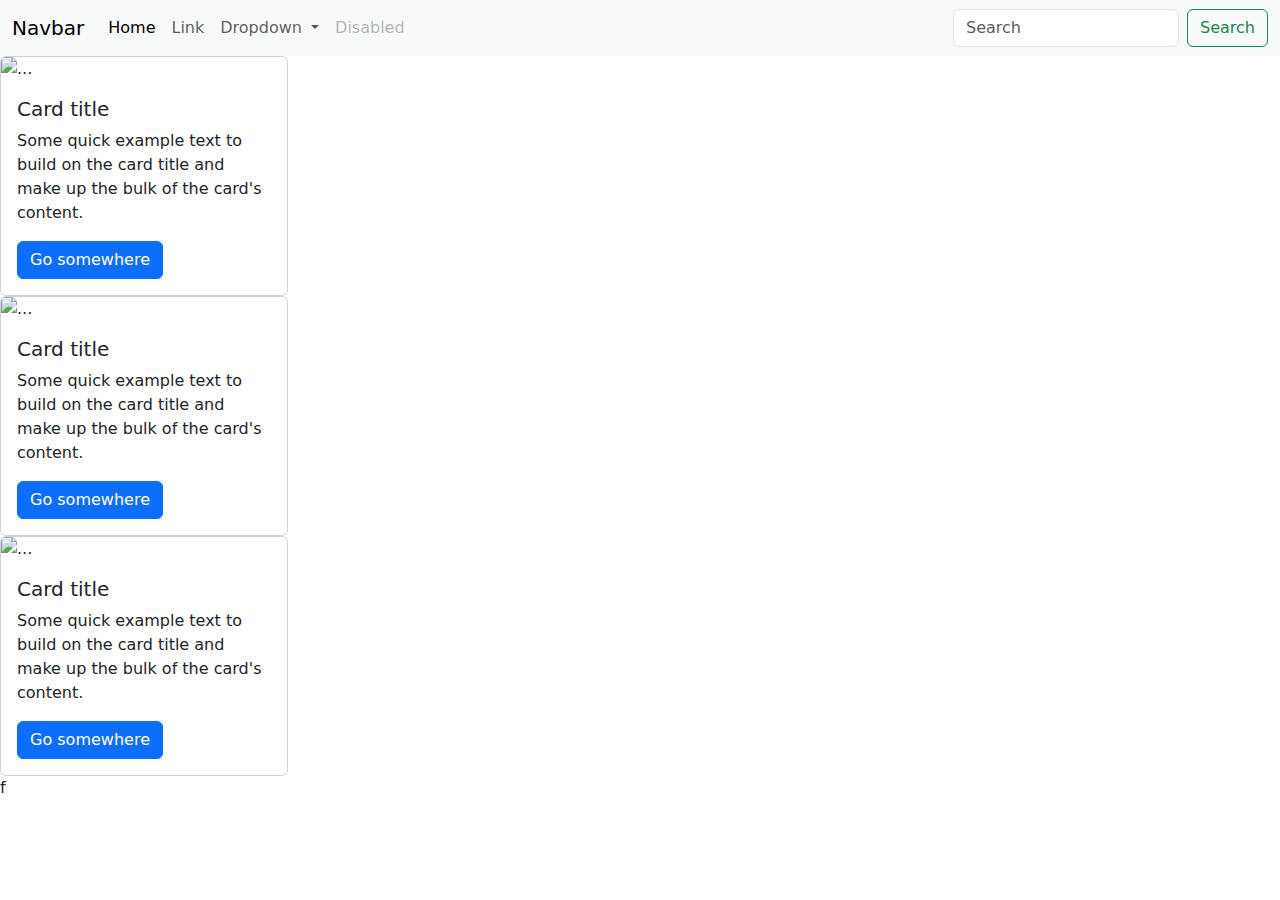
==== index.html @ 768168b5 "cambios en el index" ====
<!DOCTYPE html>
<html lang="es">
<head>
    <meta charset="UTF-8">
    <meta name="description" content="">
    <meta name="keywords" content="">
    <meta name="viewport" content="width=device-width, initial-scale=1.0">
    <title>E-commerce</title>
    <link rel="stylesheet" href="https://cdn.jsdelivr.net/npm/bootstrap@5.3.2/dist/css/bootstrap.min.css">
</head>
<body>
    <header>
    <nav class="navbar navbar-expand-lg bg-body-tertiary">
        <div class="container-fluid">
          <a class="navbar-brand" href="#">Navbar</a>
          <button class="navbar-toggler" type="button" data-bs-toggle="collapse" data-bs-target="#navbarSupportedContent" aria-controls="navbarSupportedContent" aria-expanded="false" aria-label="Toggle navigation">
            <span class="navbar-toggler-icon"></span>
          </button>
          <div class="collapse navbar-collapse" id="navbarSupportedContent">
            <ul class="navbar-nav me-auto mb-2 mb-lg-0">
              <li class="nav-item">
                <a class="nav-link active" aria-current="page" href="#">Home</a>
              </li>
              <li class="nav-item">
                <a class="nav-link" href="#">Link</a>
              </li>
              <li class="nav-item dropdown">
                <a class="nav-link dropdown-toggle" href="#" role="button" data-bs-toggle="dropdown" aria-expanded="false">
                  Dropdown
                </a>
                <ul class="dropdown-menu">
                  <li><a class="dropdown-item" href="#">Action</a></li>
                  <li><a class="dropdown-item" href="#">Another action</a></li>
                  <li><hr class="dropdown-divider"></li>
                  <li><a class="dropdown-item" href="#">Something else here</a></li>
                </ul>
              </li>
              <li class="nav-item">
                <a class="nav-link disabled" aria-disabled="true">Disabled</a>
              </li>
            </ul>
            <form class="d-flex" role="search">
              <input class="form-control me-2" type="search" placeholder="Search" aria-label="Search">
              <button class="btn btn-outline-success" type="submit">Search</button>
            </form>
          </div>
        </div>
      </nav>
    </header>
    <main>  
        <div class="card" style="width: 18rem;">
            <img src="..." class="card-img-top" alt="...">
            <div class="card-body">
            <h5 class="card-title">Card title</h5>
            <p class="card-text">Some quick example text to build on the card title and make up the bulk of the card's content.</p>
            <a href="#" class="btn btn-primary">Go somewhere</a>
            </div>
        </div>
        <div class="card" style="width: 18rem;">
            <img src="..." class="card-img-top" alt="...">
            <div class="card-body">
            <h5 class="card-title">Card title</h5>
            <p class="card-text">Some quick example text to build on the card title and make up the bulk of the card's content.</p>
            <a href="#" class="btn btn-primary">Go somewhere</a>
            </div>
        </div>
        <div class="card" style="width: 18rem;">
            <img src="..." class="card-img-top" alt="...">
            <div class="card-body">
            <h5 class="card-title">Card title</h5>
            <p class="card-text">Some quick example text to build on the card title and make up the bulk of the card's content.</p>
            <a href="#" class="btn btn-primary">Go somewhere</a>
            </div>
        </div>f

    </main>
    <footer>

    </footer>
</body>
<link rel="stylesheet" href="https://cdn.jsdelivr.net/npm/bootstrap@5.3.2/dist/js/bootstrap.bundle.min.js">
</html>
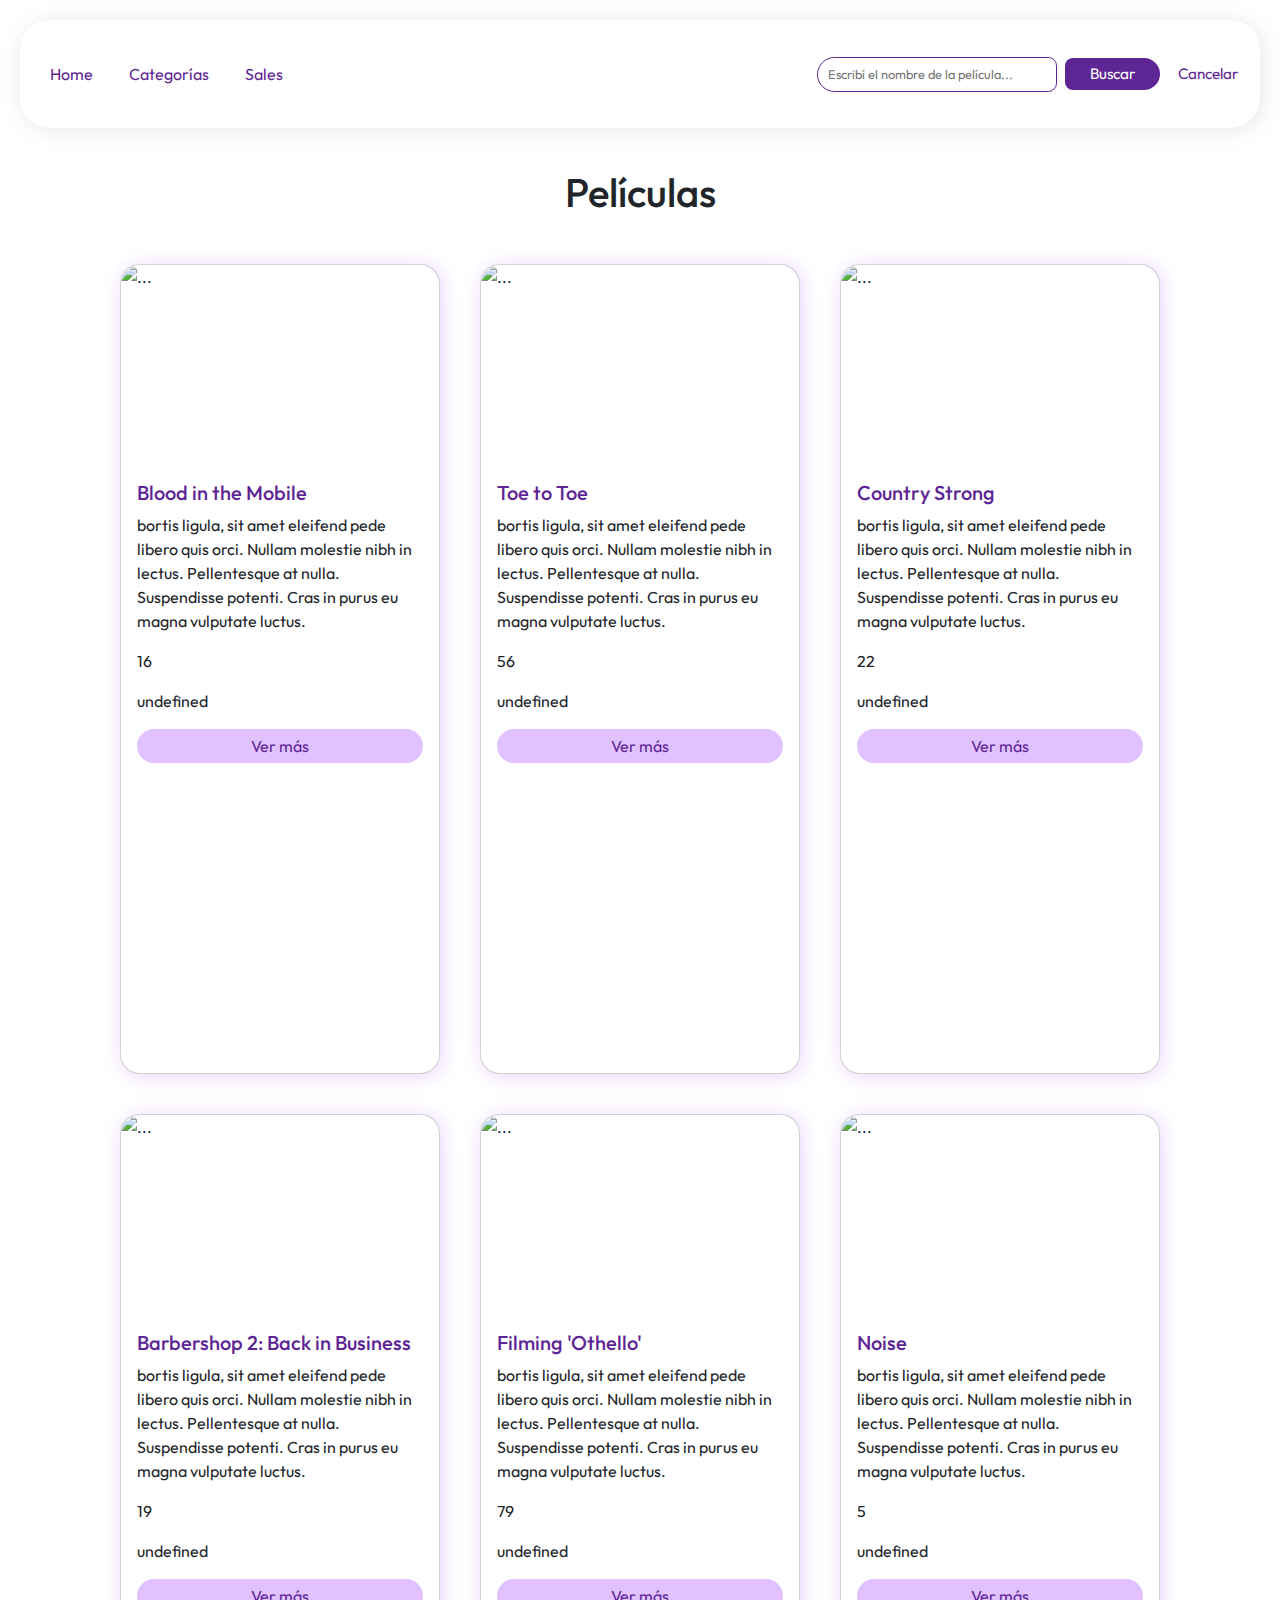
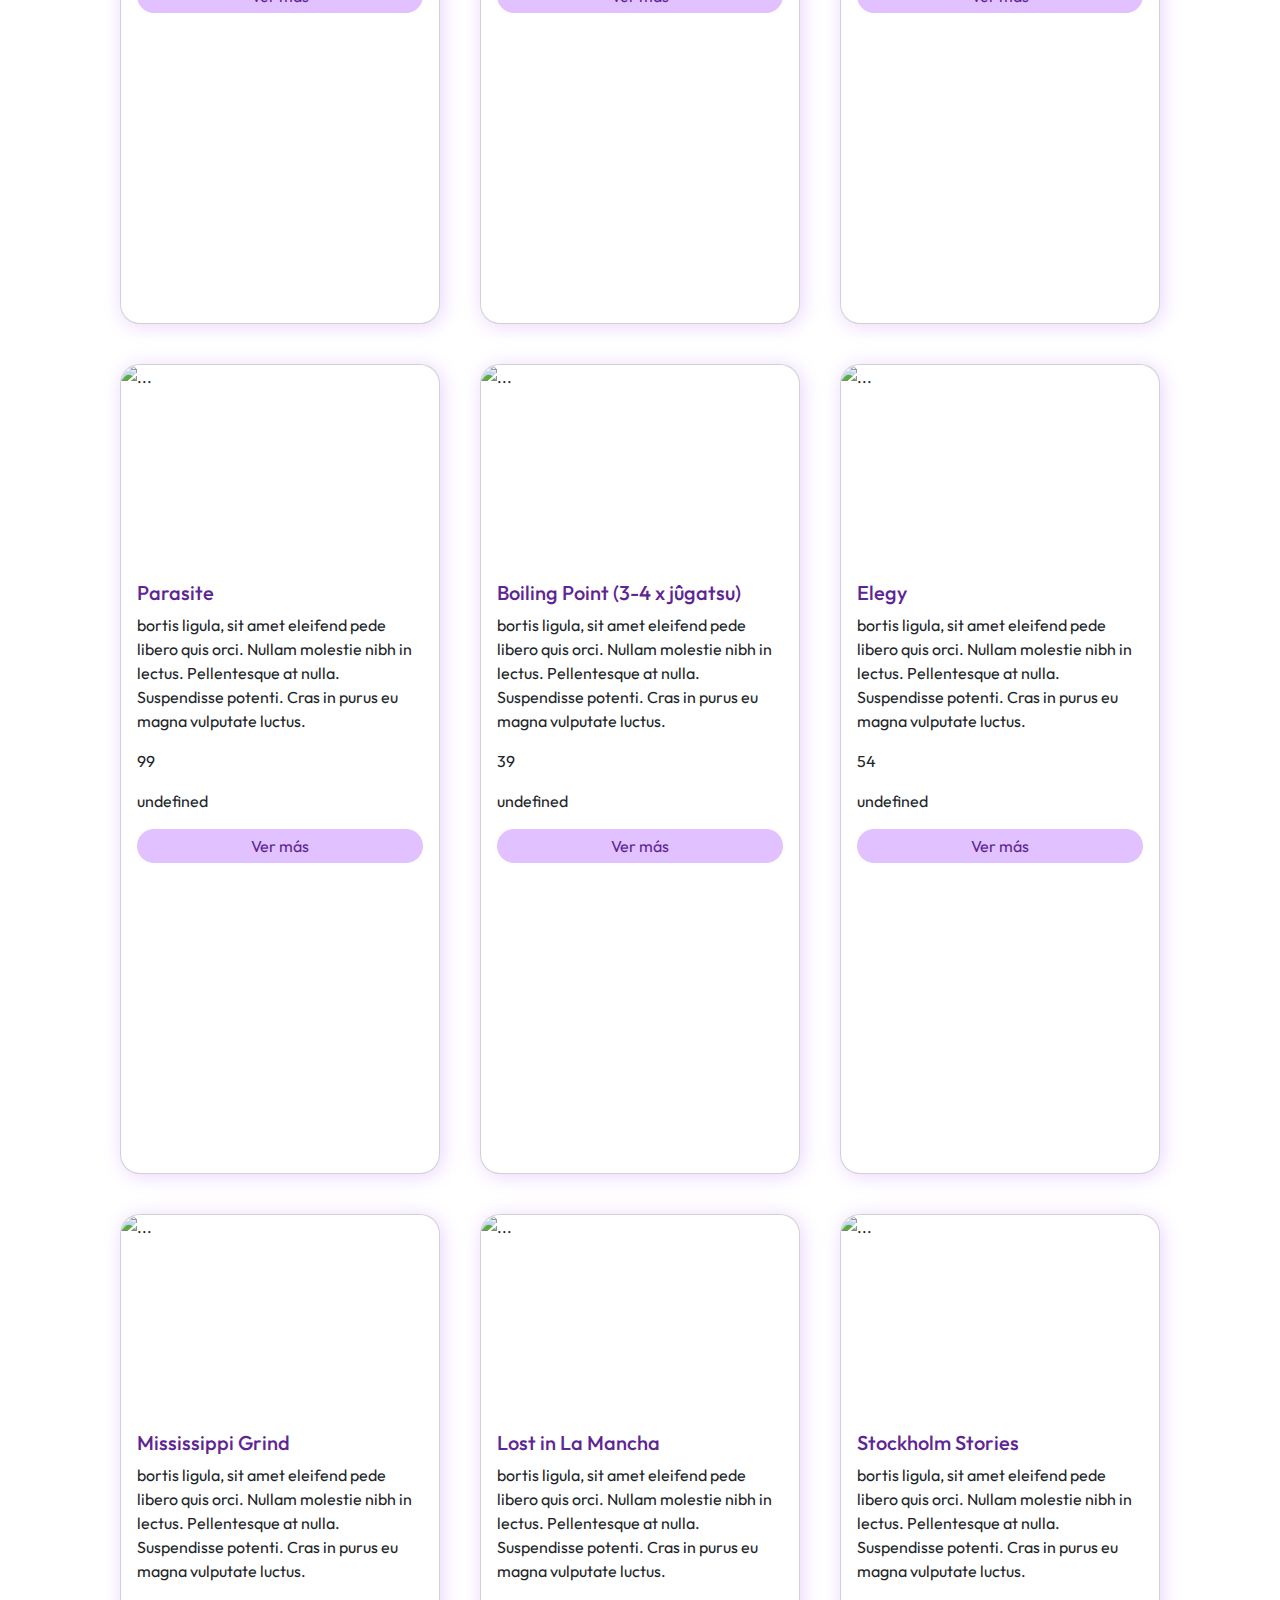
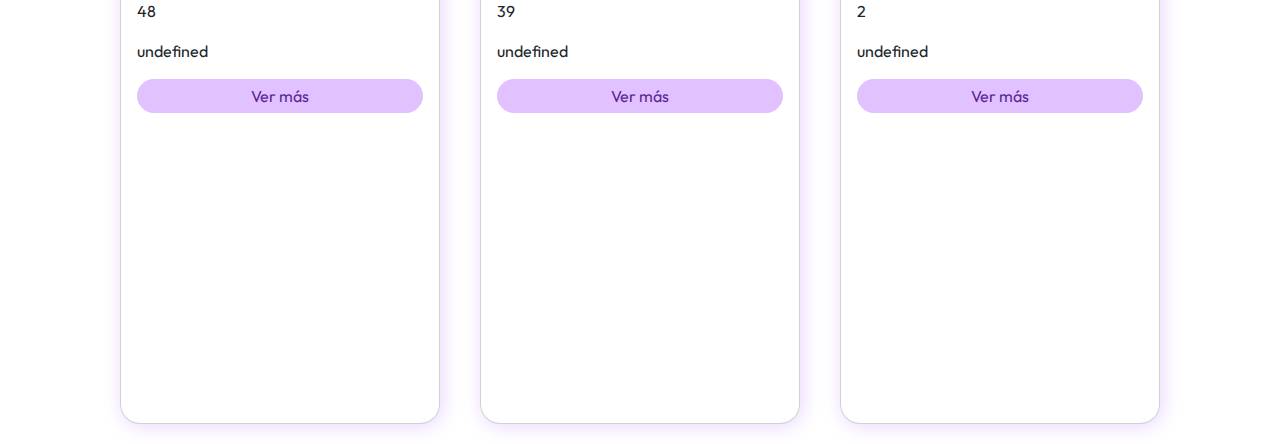
==== commit 3452ceef: "intentando hacer funcionar el search" ====
--- a/index.html
+++ b/index.html
@@ -7,76 +7,30 @@
     <meta name="viewport" content="width=device-width, initial-scale=1.0">
     <title>E-commerce</title>
     <link rel="stylesheet" href="https://cdn.jsdelivr.net/npm/bootstrap@5.3.2/dist/css/bootstrap.min.css">
+    <link rel="stylesheet" href="./estilos.css">
+    <link rel="preconnect" href="https://fonts.googleapis.com">
+    <link rel="preconnect" href="https://fonts.gstatic.com" crossorigin>
+    <link href="https://fonts.googleapis.com/css2?family=Outfit:wght@100..900&display=swap" rel="stylesheet">
+    <script src="./scripts/index.js" async></script>
 </head>
 <body>
     <header>
-    <nav class="navbar navbar-expand-lg bg-body-tertiary">
-        <div class="container-fluid">
-          <a class="navbar-brand" href="#">Navbar</a>
-          <button class="navbar-toggler" type="button" data-bs-toggle="collapse" data-bs-target="#navbarSupportedContent" aria-controls="navbarSupportedContent" aria-expanded="false" aria-label="Toggle navigation">
-            <span class="navbar-toggler-icon"></span>
-          </button>
-          <div class="collapse navbar-collapse" id="navbarSupportedContent">
-            <ul class="navbar-nav me-auto mb-2 mb-lg-0">
-              <li class="nav-item">
-                <a class="nav-link active" aria-current="page" href="#">Home</a>
-              </li>
-              <li class="nav-item">
-                <a class="nav-link" href="#">Link</a>
-              </li>
-              <li class="nav-item dropdown">
-                <a class="nav-link dropdown-toggle" href="#" role="button" data-bs-toggle="dropdown" aria-expanded="false">
-                  Dropdown
-                </a>
-                <ul class="dropdown-menu">
-                  <li><a class="dropdown-item" href="#">Action</a></li>
-                  <li><a class="dropdown-item" href="#">Another action</a></li>
-                  <li><hr class="dropdown-divider"></li>
-                  <li><a class="dropdown-item" href="#">Something else here</a></li>
-                </ul>
-              </li>
-              <li class="nav-item">
-                <a class="nav-link disabled" aria-disabled="true">Disabled</a>
-              </li>
-            </ul>
-            <form class="d-flex" role="search">
-              <input class="form-control me-2" type="search" placeholder="Search" aria-label="Search">
-              <button class="btn btn-outline-success" type="submit">Search</button>
-            </form>
-          </div>
-        </div>
-      </nav>
     </header>
-    <main>  
-        <div class="card" style="width: 18rem;">
-            <img src="..." class="card-img-top" alt="...">
-            <div class="card-body">
-            <h5 class="card-title">Card title</h5>
-            <p class="card-text">Some quick example text to build on the card title and make up the bulk of the card's content.</p>
-            <a href="#" class="btn btn-primary">Go somewhere</a>
-            </div>
-        </div>
-        <div class="card" style="width: 18rem;">
-            <img src="..." class="card-img-top" alt="...">
-            <div class="card-body">
-            <h5 class="card-title">Card title</h5>
-            <p class="card-text">Some quick example text to build on the card title and make up the bulk of the card's content.</p>
-            <a href="#" class="btn btn-primary">Go somewhere</a>
-            </div>
-        </div>
-        <div class="card" style="width: 18rem;">
-            <img src="..." class="card-img-top" alt="...">
-            <div class="card-body">
-            <h5 class="card-title">Card title</h5>
-            <p class="card-text">Some quick example text to build on the card title and make up the bulk of the card's content.</p>
-            <a href="#" class="btn btn-primary">Go somewhere</a>
-            </div>
-        </div>f
-
+    <main>
+        <div class="container"> 
+            <header>
+                <h1></h1>
+            </header>
+            <section class="container-products">
+            </section>
+        </div> 
     </main>
     <footer>
 
     </footer>
+    <script type="module" src="./scripts/index.js"></script>
+    <script src="./scripts/navbar.js"></script>
+    <script src="./scripts/producto.js"></script>
 </body>
 <link rel="stylesheet" href="https://cdn.jsdelivr.net/npm/bootstrap@5.3.2/dist/js/bootstrap.bundle.min.js">
 </html>--- a/estilos.css
+++ b/estilos.css
@@ -0,0 +1,108 @@
+*{
+    margin: 0;
+    padding: 0;
+    box-sizing: border-box;
+    font-family: "Outfit", sans-serif;
+}
+.outfit {
+  font-family: "Outfit", sans-serif;
+  font-optical-sizing: auto;
+  font-weight: 400;
+  font-style: normal;
+}
+
+.navbar{
+   background-color: white;
+   box-shadow: 2px 2px 20px rgba(223, 223, 223, 0.753);
+   border-radius: 30px;
+   margin:20px;
+   height: 12vh;
+
+   .nav-link{
+    color:rgb(94, 37, 148);
+    margin:10px;
+   }
+   .nav-link:hover{
+    color:rgb(176, 91, 255);
+    border-bottom:2px solid rgb(176, 91, 255);
+   }
+}
+
+.container h1{
+  text-align: center;
+  padding: 20px;
+}
+
+.container-products{
+  flex-wrap: wrap;
+  display: flex;
+  justify-content: center;
+  align-items: center;
+
+  .card{
+    width:320px;
+    height: 90vh;
+    margin:20px;
+    border-radius: 20px;
+    box-shadow: 2px 2px 20px rgb(234, 212, 255);
+    
+    .card-img-top{
+      height: 200px;
+      border-top-left-radius: 20px;
+      border-top-right-radius: 20px;
+    }
+    .card-title-1{
+      color: rgb(94, 37, 148);
+    }
+    .btn-card{
+      background-color: rgb(225, 193, 255);
+      color:rgb(94, 37, 148);
+      border-radius: 20px;
+      display: flex;
+      justify-content: center;
+      text-decoration: none;
+      padding:5px;
+    }
+    .btn-card:hover{
+      background-color: rgb(176, 91, 255);
+      color:white;
+    }
+  }
+}
+
+.search-bar{
+  .btn-buscar{
+    background-color: rgb(94, 37, 148) ;
+    color:white;
+    padding: 5px 25px;
+    border-radius: 20px;
+    border: none;
+    margin:5px;
+    border-top-left-radius: 10px;
+    border-bottom-left-radius: 10px;
+    font-size: 0.95rem;
+  }
+  .btn-buscar:hover{
+    background-color: rgb(225, 193, 255);
+    color: rgb(94, 37, 148);
+  }
+  .btn-reset{
+    border: none;
+    color:rgb(94, 37, 148);
+    padding: 5px 10px;
+    background-color: rgba(255, 255, 255, 0);
+    font-size: 0.95rem;
+  }
+  .btn-reset:hover{
+    color:rgb(225, 193, 255);
+  }
+  input{
+    width: 240px;
+    border: 1px solid rgb(94, 37, 148);
+    border-radius: 20px;
+    border-top-right-radius: 10px;
+    border-bottom-right-radius: 10px;
+    padding: 7px 10px;
+    font-size: 0.8rem;
+  }
+}
